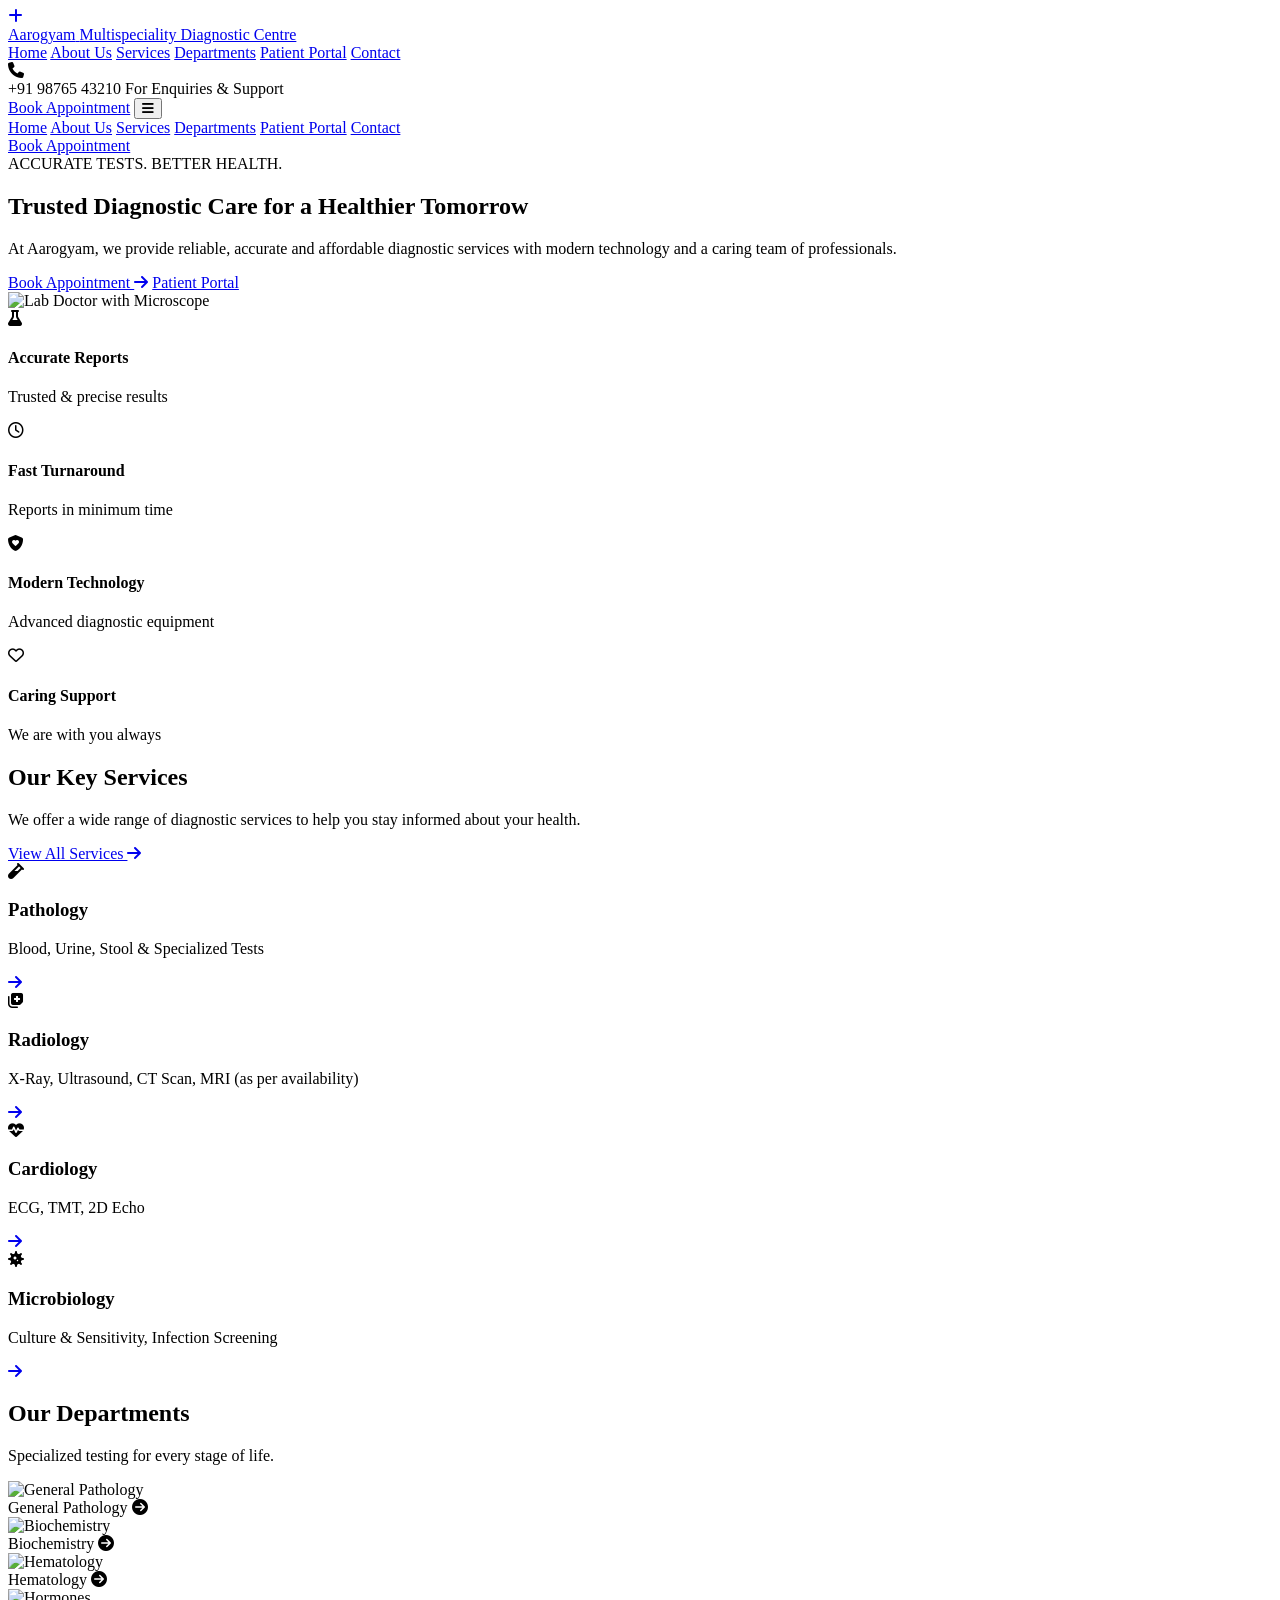
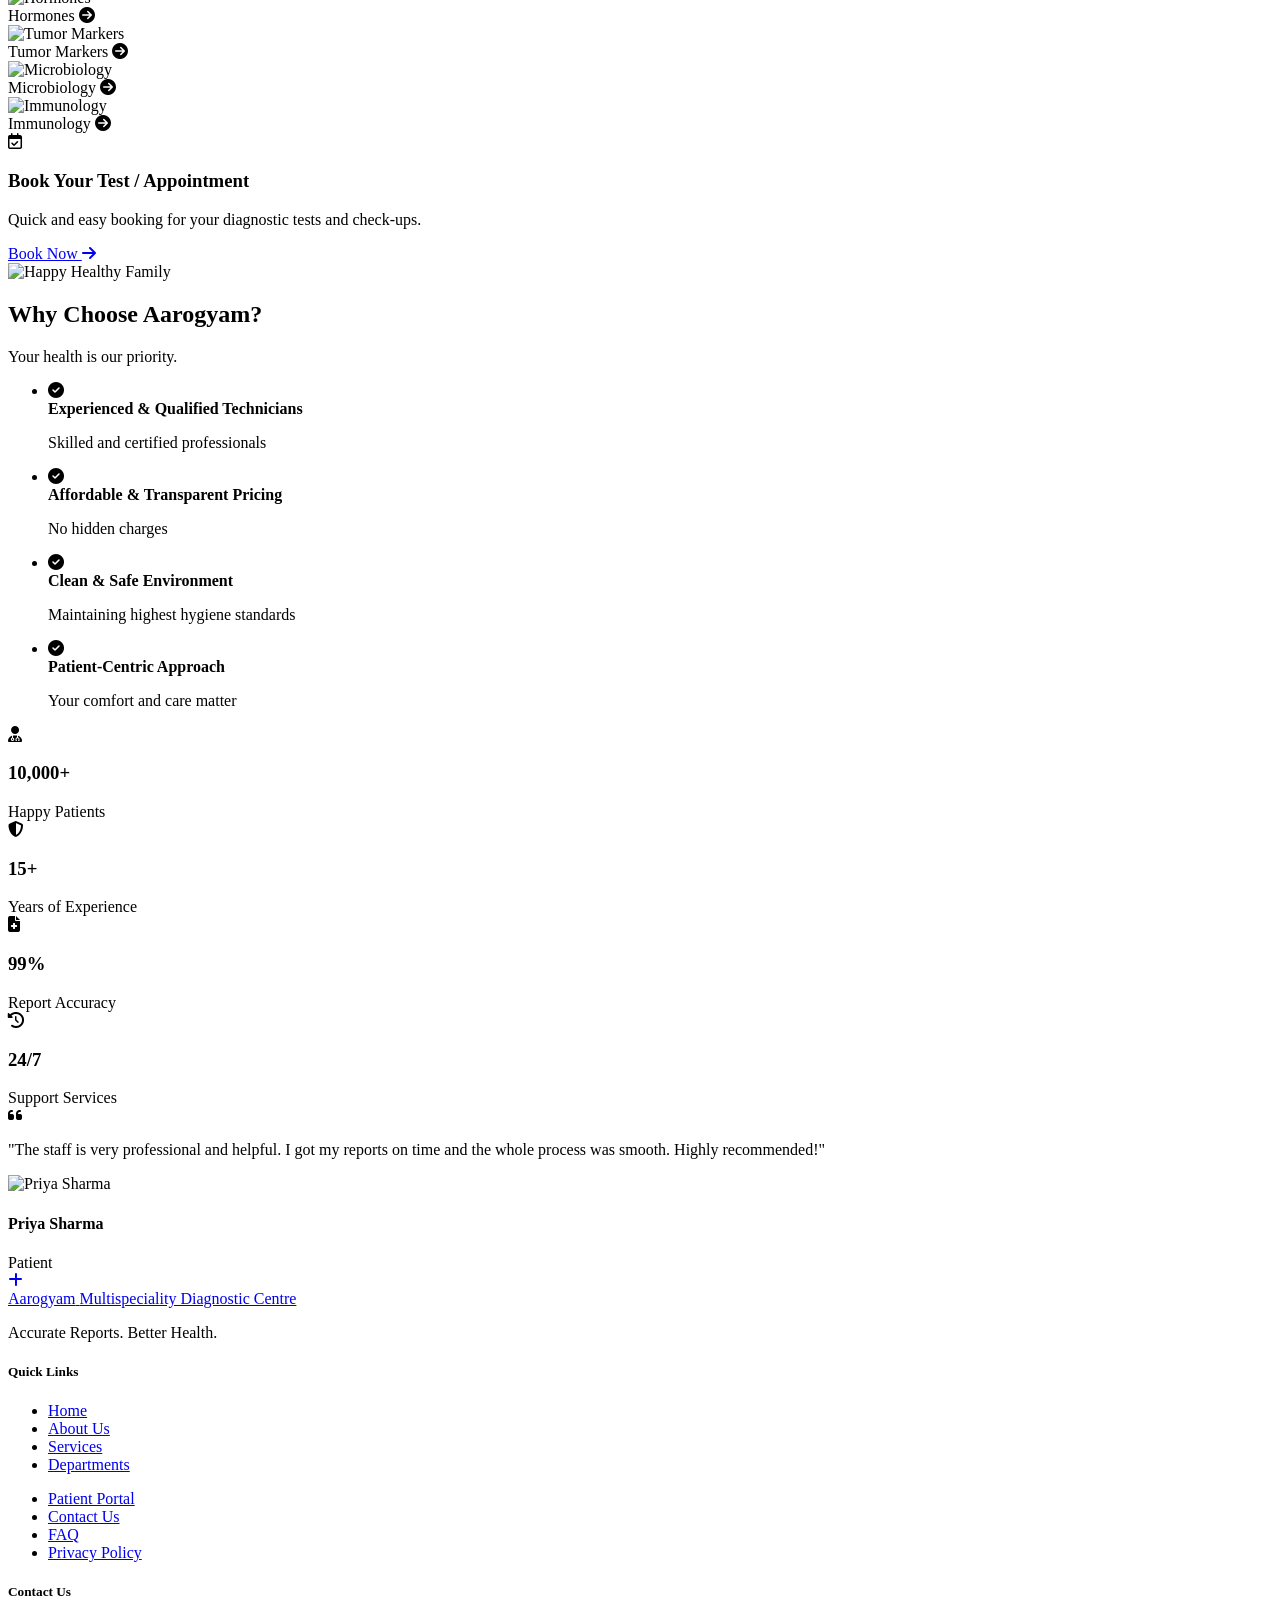
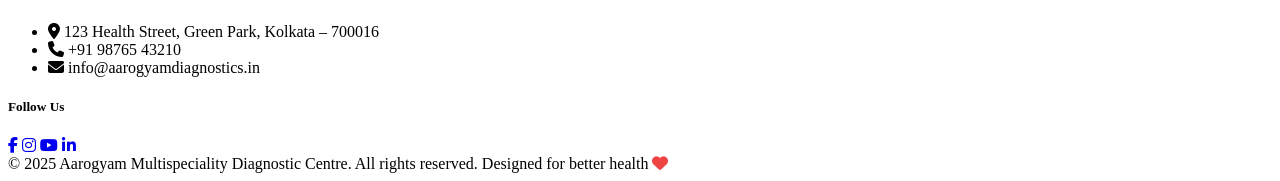
==== index.html @ 76536a81 "Create index.html" ====
<!DOCTYPE html>
<html lang="en">
<head>
  <meta charset="UTF-8" />
  <meta name="viewport" content="width=device-width, initial-scale=1.0" />
  <title>Aarogyam Multispeciality Diagnostic Centre</title>
  <!-- Google Fonts & Font Awesome Icons -->
  <link rel="preconnect" href="https://fonts.googleapis.com">
  <link rel="preconnect" href="https://fonts.gstatic.com" crossorigin>
  <link href="https://fonts.googleapis.com/css2?family=Plus+Jakarta+Sans:wght@400;500;600;700;800&display=swap" rel="stylesheet">
  <link rel="stylesheet" href="https://cdnjs.cloudflare.com/ajax/libs/font-awesome/6.4.0/css/all.min.css">
  <link rel="stylesheet" href="style.css" />
</head>
<body>

  <!-- ================= HEADER & NAV ================= -->
  <header class="site-header">
    <div class="container header-container">
      <!-- Logo -->
      <a href="#" class="logo">
        <div class="logo-icon"><i class="fa-solid fa-plus"></i></div>
        <div class="logo-text">
          <span class="brand-title">Aarogyam</span>
          <span class="brand-subtitle">Multispeciality Diagnostic Centre</span>
        </div>
      </a>

      <!-- Desktop Nav -->
      <nav class="nav-desktop">
        <a href="#home" class="nav-link active">Home</a>
        <a href="#about" class="nav-link">About Us</a>
        <a href="#services" class="nav-link">Services</a>
        <a href="#departments" class="nav-link">Departments</a>
        <a href="#portal" class="nav-link">Patient Portal</a>
        <a href="#contact" class="nav-link">Contact</a>
      </nav>

      <!-- Contact & Action CTA -->
      <div class="header-actions">
        <div class="phone-block">
          <div class="phone-icon"><i class="fa-solid fa-phone"></i></div>
          <div class="phone-details">
            <span class="phone-num">+91 98765 43210</span>
            <span class="phone-label">For Enquiries & Support</span>
          </div>
        </div>
        <a href="#book" class="btn btn-primary nav-btn">Book Appointment</a>
        <button class="mobile-toggle" id="menuToggle" aria-label="Toggle Navigation">
          <i class="fa-solid fa-bars"></i>
        </button>
      </div>
    </div>

    <!-- Mobile Drawer -->
    <div class="mobile-nav" id="mobileNav">
      <a href="#home" class="mobile-link">Home</a>
      <a href="#about" class="mobile-link">About Us</a>
      <a href="#services" class="mobile-link">Services</a>
      <a href="#departments" class="mobile-link">Departments</a>
      <a href="#portal" class="mobile-link">Patient Portal</a>
      <a href="#contact" class="mobile-link">Contact</a>
      <div class="mobile-nav-cta">
        <a href="#book" class="btn btn-primary" style="width:100%; text-align:center;">Book Appointment</a>
      </div>
    </div>
  </header>

  <main>
    <!-- ================= HERO SECTION ================= -->
    <section class="hero-section" id="home">
      <div class="container hero-container">
        <div class="hero-content">
          <span class="badge">ACCURATE TESTS. BETTER HEALTH.</span>
          <h1 class="hero-title">Trusted Diagnostic Care for a <span class="highlight">Healthier Tomorrow</span></h1>
          <p class="hero-desc">
            At Aarogyam, we provide reliable, accurate and affordable diagnostic services with modern technology and a caring team of professionals.
          </p>
          <div class="hero-actions">
            <a href="#book" class="btn btn-primary">Book Appointment <i class="fa-solid fa-arrow-right"></i></a>
            <a href="#portal" class="btn btn-outline">Patient Portal</a>
          </div>
        </div>
        <div class="hero-image-wrap">
          <img src="https://images.unsplash.com/photo-1582719478250-c89cae4dc85b?auto=format&fit=crop&w=1000&q=80" alt="Lab Doctor with Microscope" class="hero-img">
        </div>
      </div>
    </section>

    <!-- ================= VALUE PROPOSITION STRIP ================= -->
    <section class="container value-strip-section">
      <div class="value-strip">
        <div class="val-card">
          <div class="val-icon"><i class="fa-solid fa-flask"></i></div>
          <div>
            <h4>Accurate Reports</h4>
            <p>Trusted & precise results</p>
          </div>
        </div>
        <div class="val-card">
          <div class="val-icon"><i class="fa-regular fa-clock"></i></div>
          <div>
            <h4>Fast Turnaround</h4>
            <p>Reports in minimum time</p>
          </div>
        </div>
        <div class="val-card">
          <div class="val-icon"><i class="fa-solid fa-shield-heart"></i></div>
          <div>
            <h4>Modern Technology</h4>
            <p>Advanced diagnostic equipment</p>
          </div>
        </div>
        <div class="val-card">
          <div class="val-icon"><i class="fa-regular fa-heart"></i></div>
          <div>
            <h4>Caring Support</h4>
            <p>We are with you always</p>
          </div>
        </div>
      </div>
    </section>

    <!-- ================= KEY SERVICES ================= -->
    <section class="services-section" id="services">
      <div class="container services-grid">
        <div class="services-intro">
          <h2 class="section-title">Our Key Services</h2>
          <p class="section-sub">We offer a wide range of diagnostic services to help you stay informed about your health.</p>
          <a href="#" class="btn btn-outline-pill">View All Services <i class="fa-solid fa-arrow-right"></i></a>
        </div>

        <div class="service-cards">
          <!-- Card 1 -->
          <div class="service-card">
            <div class="card-icon-pill"><i class="fa-solid fa-vial"></i></div>
            <h3>Pathology</h3>
            <p>Blood, Urine, Stool & Specialized Tests</p>
            <a href="#" class="round-link"><i class="fa-solid fa-arrow-right"></i></a>
          </div>
          <!-- Card 2 -->
          <div class="service-card">
            <div class="card-icon-pill"><i class="fa-solid fa-notes-medical"></i></div>
            <h3>Radiology</h3>
            <p>X-Ray, Ultrasound, CT Scan, MRI (as per availability)</p>
            <a href="#" class="round-link"><i class="fa-solid fa-arrow-right"></i></a>
          </div>
          <!-- Card 3 -->
          <div class="service-card">
            <div class="card-icon-pill"><i class="fa-solid fa-heart-pulse"></i></div>
            <h3>Cardiology</h3>
            <p>ECG, TMT, 2D Echo</p>
            <a href="#" class="round-link"><i class="fa-solid fa-arrow-right"></i></a>
          </div>
          <!-- Card 4 -->
          <div class="service-card">
            <div class="card-icon-pill"><i class="fa-solid fa-virus"></i></div>
            <h3>Microbiology</h3>
            <p>Culture & Sensitivity, Infection Screening</p>
            <a href="#" class="round-link"><i class="fa-solid fa-arrow-right"></i></a>
          </div>
        </div>
      </div>
    </section>

    <!-- ================= DEPARTMENTS ================= -->
    <section class="departments-section" id="departments">
      <div class="container">
        <h2 class="section-title">Our Departments</h2>
        <p class="section-sub">Specialized testing for every stage of life.</p>

        <div class="dept-carousel">
          <!-- Item 1 -->
          <div class="dept-card">
            <img src="https://images.unsplash.com/photo-1615461066841-6116e61058f4?auto=format&fit=crop&w=400&q=80" alt="General Pathology" />
            <div class="dept-footer">
              <span>General Pathology</span>
              <i class="fa-solid fa-circle-arrow-right"></i>
            </div>
          </div>
          <!-- Item 2 -->
          <div class="dept-card">
            <img src="https://images.unsplash.com/photo-1579154204601-01588f351e67?auto=format&fit=crop&w=400&q=80" alt="Biochemistry" />
            <div class="dept-footer">
              <span>Biochemistry</span>
              <i class="fa-solid fa-circle-arrow-right"></i>
            </div>
          </div>
          <!-- Item 3 -->
          <div class="dept-card">
            <img src="https://images.unsplash.com/photo-1532187863486-abf9dbad1b69?auto=format&fit=crop&w=400&q=80" alt="Hematology" />
            <div class="dept-footer">
              <span>Hematology</span>
              <i class="fa-solid fa-circle-arrow-right"></i>
            </div>
          </div>
          <!-- Item 4 -->
          <div class="dept-card">
            <img src="https://images.unsplash.com/photo-1607613009820-a29f7bb81c04?auto=format&fit=crop&w=400&q=80" alt="Hormones" />
            <div class="dept-footer">
              <span>Hormones</span>
              <i class="fa-solid fa-circle-arrow-right"></i>
            </div>
          </div>
          <!-- Item 5 -->
          <div class="dept-card">
            <img src="https://images.unsplash.com/photo-1516549655169-df83a0774514?auto=format&fit=crop&w=400&q=80" alt="Tumor Markers" />
            <div class="dept-footer">
              <span>Tumor Markers</span>
              <i class="fa-solid fa-circle-arrow-right"></i>
            </div>
          </div>
          <!-- Item 6 -->
          <div class="dept-card">
            <img src="https://images.unsplash.com/photo-1582719508461-905c673771fd?auto=format&fit=crop&w=400&q=80" alt="Microbiology" />
            <div class="dept-footer">
              <span>Microbiology</span>
              <i class="fa-solid fa-circle-arrow-right"></i>
            </div>
          </div>
          <!-- Item 7 -->
          <div class="dept-card">
            <img src="https://images.unsplash.com/photo-1579684385127-1ef15d508118?auto=format&fit=crop&w=400&q=80" alt="Immunology" />
            <div class="dept-footer">
              <span>Immunology</span>
              <i class="fa-solid fa-circle-arrow-right"></i>
            </div>
          </div>
        </div>
      </div>
    </section>

    <!-- ================= BOOK NOW CTA BANNER ================= -->
    <section class="container cta-section" id="book">
      <div class="cta-banner">
        <div class="cta-content">
          <div class="cta-icon"><i class="fa-regular fa-calendar-check"></i></div>
          <div class="cta-texts">
            <h3>Book Your Test / Appointment</h3>
            <p>Quick and easy booking for your diagnostic tests and check-ups.</p>
          </div>
        </div>
        <a href="#" class="btn btn-primary cta-btn">Book Now <i class="fa-solid fa-arrow-right"></i></a>
      </div>
    </section>

    <!-- ================= WHY CHOOSE US & TESTIMONIAL ================= -->
    <section class="why-us-section" id="about">
      <div class="container why-grid">
        <!-- Family Image -->
        <div class="why-img-box">
          <img src="https://images.unsplash.com/photo-1609220136736-443140cffec6?auto=format&fit=crop&w=800&q=80" alt="Happy Healthy Family" />
        </div>

        <!-- Features Checklist -->
        <div class="why-info">
          <h2 class="section-title">Why Choose Aarogyam?</h2>
          <p class="section-sub mb-4">Your health is our priority.</p>

          <ul class="feature-list">
            <li>
              <div class="feat-icon"><i class="fa-solid fa-circle-check"></i></div>
              <div>
                <strong>Experienced & Qualified Technicians</strong>
                <p>Skilled and certified professionals</p>
              </div>
            </li>
            <li>
              <div class="feat-icon"><i class="fa-solid fa-circle-check"></i></div>
              <div>
                <strong>Affordable & Transparent Pricing</strong>
                <p>No hidden charges</p>
              </div>
            </li>
            <li>
              <div class="feat-icon"><i class="fa-solid fa-circle-check"></i></div>
              <div>
                <strong>Clean & Safe Environment</strong>
                <p>Maintaining highest hygiene standards</p>
              </div>
            </li>
            <li>
              <div class="feat-icon"><i class="fa-solid fa-circle-check"></i></div>
              <div>
                <strong>Patient-Centric Approach</strong>
                <p>Your comfort and care matter</p>
              </div>
            </li>
          </ul>
        </div>

        <!-- Stats Column -->
        <div class="stats-col">
          <div class="stat-item">
            <div class="stat-icon"><i class="fa-solid fa-user-doctor"></i></div>
            <div>
              <h3>10,000+</h3>
              <span>Happy Patients</span>
            </div>
          </div>
          <div class="stat-item">
            <div class="stat-icon"><i class="fa-solid fa-shield-halved"></i></div>
            <div>
              <h3>15+</h3>
              <span>Years of Experience</span>
            </div>
          </div>
          <div class="stat-item">
            <div class="stat-icon"><i class="fa-solid fa-file-medical"></i></div>
            <div>
              <h3>99%</h3>
              <span>Report Accuracy</span>
            </div>
          </div>
          <div class="stat-item">
            <div class="stat-icon"><i class="fa-solid fa-clock-rotate-left"></i></div>
            <div>
              <h3>24/7</h3>
              <span>Support Services</span>
            </div>
          </div>
        </div>

        <!-- Testimonial Card -->
        <div class="testimonial-card">
          <div class="quote-mark"><i class="fa-solid fa-quote-left"></i></div>
          <p class="quote-text">
            "The staff is very professional and helpful. I got my reports on time and the whole process was smooth. Highly recommended!"
          </p>
          <div class="testi-author">
            <img src="https://images.unsplash.com/photo-1544005313-94ddf0286df2?auto=format&fit=crop&w=150&q=80" alt="Priya Sharma" />
            <div>
              <h4>Priya Sharma</h4>
              <span>Patient</span>
            </div>
          </div>
          <div class="testi-dots">
            <span class="dot active"></span>
            <span class="dot"></span>
            <span class="dot"></span>
          </div>
        </div>
      </div>
    </section>
  </main>

  <!-- ================= FOOTER ================= -->
  <footer class="site-footer" id="contact">
    <div class="container footer-grid">
      <!-- Col 1: Brand Info -->
      <div class="footer-col brand-col">
        <a href="#" class="logo footer-logo">
          <div class="logo-icon white"><i class="fa-solid fa-plus"></i></div>
          <div class="logo-text white">
            <span class="brand-title">Aarogyam</span>
            <span class="brand-subtitle">Multispeciality Diagnostic Centre</span>
          </div>
        </a>
        <p class="footer-tagline">Accurate Reports. Better Health.</p>
      </div>

      <!-- Col 2: Quick Links -->
      <div class="footer-col">
        <h5>Quick Links</h5>
        <div class="footer-links-duo">
          <ul>
            <li><a href="#home">Home</a></li>
            <li><a href="#about">About Us</a></li>
            <li><a href="#services">Services</a></li>
            <li><a href="#departments">Departments</a></li>
          </ul>
          <ul>
            <li><a href="#portal">Patient Portal</a></li>
            <li><a href="#contact">Contact Us</a></li>
            <li><a href="#">FAQ</a></li>
            <li><a href="#">Privacy Policy</a></li>
          </ul>
        </div>
      </div>

      <!-- Col 3: Contact Details -->
      <div class="footer-col">
        <h5>Contact Us</h5>
        <ul class="contact-details">
          <li><i class="fa-solid fa-location-dot"></i> 123 Health Street, Green Park, Kolkata – 700016</li>
          <li><i class="fa-solid fa-phone"></i> +91 98765 43210</li>
          <li><i class="fa-solid fa-envelope"></i> info@aarogyamdiagnostics.in</li>
        </ul>
      </div>

      <!-- Col 4: Social Media -->
      <div class="footer-col">
        <h5>Follow Us</h5>
        <div class="social-links">
          <a href="#" aria-label="Facebook"><i class="fa-brands fa-facebook-f"></i></a>
          <a href="#" aria-label="Instagram"><i class="fa-brands fa-instagram"></i></a>
          <a href="#" aria-label="YouTube"><i class="fa-brands fa-youtube"></i></a>
          <a href="#" aria-label="LinkedIn"><i class="fa-brands fa-linkedin-in"></i></a>
        </div>
      </div>
    </div>

    <!-- Bottom sub-bar -->
    <div class="container footer-subbar">
      <span>© 2025 Aarogyam Multispeciality Diagnostic Centre. All rights reserved.</span>
      <span>Designed for better health <i class="fa-solid fa-heart" style="color:#ef4444;"></i></span>
    </div>
  </footer>

  <script src="app.js"></script>
</body>
</html>
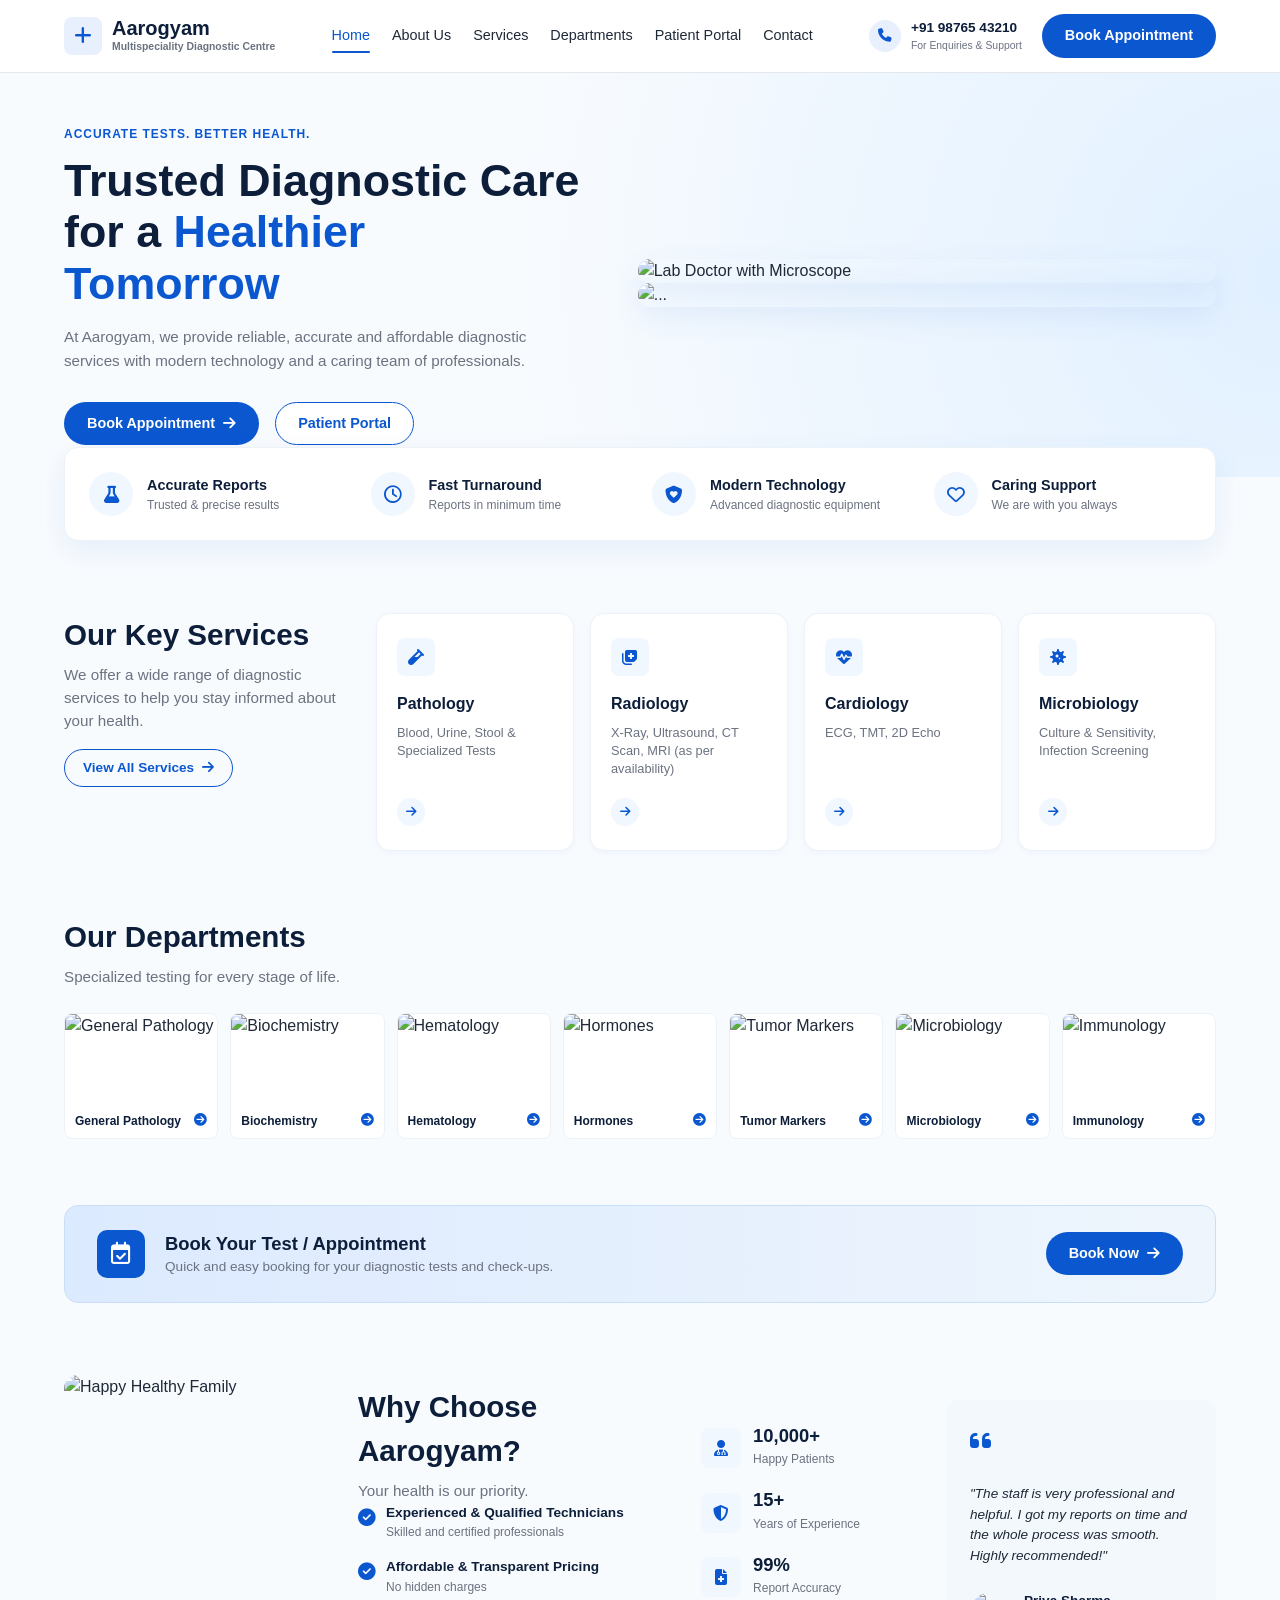
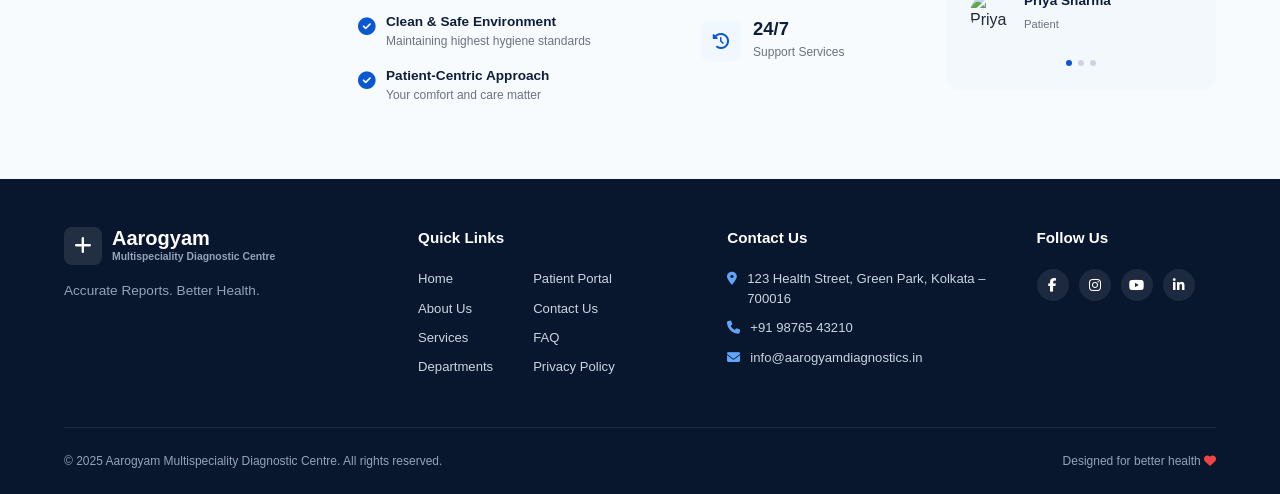
==== commit 49e6431f: "Update index.html" ====
--- a/index.html
+++ b/index.html
@@ -82,6 +82,14 @@
         </div>
         <div class="hero-image-wrap">
           <img src="https://images.unsplash.com/photo-1582719478250-c89cae4dc85b?auto=format&fit=crop&w=1000&q=80" alt="Lab Doctor with Microscope" class="hero-img">
+      <div class="hero-image-wrap">
+  <img src="..." alt="..." class="hero-img">
+  <!-- Place Health Card here -->
+  <div class="health-card floating-hero-card">
+    <!-- Card inner code -->
+  </div>
+      </div>
+          
         </div>
       </div>
     </section>
--- a/style.css
+++ b/style.css
@@ -0,0 +1,858 @@
+/* ================= VARIABLES & RESET ================= */
+:root {
+  --primary-blue: #0b57d0;
+  --primary-dark: #0842a0;
+  --secondary-cyan: #00bcd4;
+  --accent-blue: #e8f0fe;
+  --dark-navy: #0d1e3a;
+  --footer-bg: #09172e;
+  --text-main: #1f2937;
+  --text-muted: #6b7280;
+  --bg-soft: #f8fbfe;
+  --white: #ffffff;
+  --border-color: #e5e7eb;
+  --card-border: #edf2f7;
+  --radius-sm: 8px;
+  --radius-md: 14px;
+  --radius-lg: 24px;
+  --shadow-sm: 0 2px 8px rgba(11, 87, 208, 0.04);
+  --shadow-md: 0 10px 30px rgba(11, 87, 208, 0.08);
+  --font-family: 'Plus Jakarta Sans', sans-serif;
+}
+
+* {
+  margin: 0;
+  padding: 0;
+  box-sizing: border-box;
+}
+
+body {
+  font-family: var(--font-family);
+  color: var(--text-main);
+  background-color: var(--bg-soft);
+  line-height: 1.5;
+  overflow-x: hidden;
+}
+
+img {
+  max-width: 100%;
+  display: block;
+  object-fit: cover;
+}
+
+a {
+  text-decoration: none;
+  color: inherit;
+  transition: 0.25s ease;
+}
+
+ul {
+  list-style: none;
+}
+
+.container {
+  width: 90%;
+  max-width: 1240px;
+  margin: 0 auto;
+}
+
+/* ================= TYPOGRAPHY & BUTTONS ================= */
+.section-title {
+  font-size: 1.85rem;
+  font-weight: 700;
+  color: var(--dark-navy);
+  margin-bottom: 0.4rem;
+}
+
+.section-sub {
+  color: var(--text-muted);
+  font-size: 0.95rem;
+}
+
+.btn {
+  display: inline-flex;
+  align-items: center;
+  gap: 8px;
+  padding: 10px 22px;
+  border-radius: 40px;
+  font-weight: 600;
+  font-size: 0.9rem;
+  cursor: pointer;
+  border: 1px solid transparent;
+  transition: all 0.25s ease;
+}
+
+.btn-primary {
+  background-color: var(--primary-blue);
+  color: var(--white);
+}
+
+.btn-primary:hover {
+  background-color: var(--primary-dark);
+}
+
+.btn-outline {
+  border-color: var(--primary-blue);
+  color: var(--primary-blue);
+  background-color: var(--white);
+}
+
+.btn-outline:hover {
+  background-color: var(--accent-blue);
+}
+
+.btn-outline-pill {
+  border: 1.5px solid var(--primary-blue);
+  color: var(--primary-blue);
+  padding: 8px 18px;
+  border-radius: 30px;
+  font-size: 0.85rem;
+  font-weight: 600;
+  display: inline-flex;
+  align-items: center;
+  gap: 8px;
+  margin-top: 1rem;
+}
+
+.btn-outline-pill:hover {
+  background: var(--primary-blue);
+  color: var(--white);
+}
+
+/* ================= HEADER ================= */
+.site-header {
+  background-color: var(--white);
+  border-bottom: 1px solid var(--border-color);
+  position: sticky;
+  top: 0;
+  z-index: 1000;
+}
+
+.header-container {
+  display: flex;
+  align-items: center;
+  justify-content: space-between;
+  padding: 14px 0;
+}
+
+.logo {
+  display: flex;
+  align-items: center;
+  gap: 10px;
+}
+
+.logo-icon {
+  width: 38px;
+  height: 38px;
+  background-color: var(--accent-blue);
+  color: var(--primary-blue);
+  display: flex;
+  align-items: center;
+  justify-content: center;
+  border-radius: 8px;
+  font-size: 1.2rem;
+}
+
+.logo-icon.white {
+  background-color: rgba(255, 255, 255, 0.1);
+  color: var(--white);
+}
+
+.brand-title {
+  display: block;
+  font-size: 1.25rem;
+  font-weight: 800;
+  color: var(--dark-navy);
+  line-height: 1.1;
+}
+
+.white .brand-title {
+  color: var(--white);
+}
+
+.brand-subtitle {
+  display: block;
+  font-size: 0.65rem;
+  font-weight: 600;
+  color: var(--text-muted);
+}
+
+.white .brand-subtitle {
+  color: #94a3b8;
+}
+
+.nav-desktop {
+  display: flex;
+  gap: 22px;
+}
+
+.nav-link {
+  font-size: 0.9rem;
+  font-weight: 500;
+  color: var(--text-main);
+  position: relative;
+}
+
+.nav-link.active, .nav-link:hover {
+  color: var(--primary-blue);
+}
+
+.nav-link.active::after {
+  content: '';
+  position: absolute;
+  bottom: -6px;
+  left: 0;
+  right: 0;
+  height: 2px;
+  background-color: var(--primary-blue);
+  border-radius: 2px;
+}
+
+.header-actions {
+  display: flex;
+  align-items: center;
+  gap: 20px;
+}
+
+.phone-block {
+  display: flex;
+  align-items: center;
+  gap: 10px;
+}
+
+.phone-icon {
+  width: 32px;
+  height: 32px;
+  border-radius: 50%;
+  background: var(--accent-blue);
+  color: var(--primary-blue);
+  display: flex;
+  align-items: center;
+  justify-content: center;
+  font-size: 0.85rem;
+}
+
+.phone-details {
+  display: flex;
+  flex-direction: column;
+}
+
+.phone-num {
+  font-weight: 700;
+  font-size: 0.85rem;
+  color: var(--dark-navy);
+}
+
+.phone-label {
+  font-size: 0.65rem;
+  color: var(--text-muted);
+}
+
+.mobile-toggle {
+  display: none;
+  background: none;
+  border: none;
+  font-size: 1.3rem;
+  cursor: pointer;
+  color: var(--dark-navy);
+}
+
+.mobile-nav {
+  display: none;
+  flex-direction: column;
+  padding: 1rem 1.5rem;
+  background: var(--white);
+  border-top: 1px solid var(--border-color);
+}
+
+.mobile-nav.open {
+  display: flex;
+}
+
+.mobile-link {
+  padding: 10px 0;
+  font-weight: 600;
+  border-bottom: 1px solid #f1f5f9;
+}
+
+.mobile-nav-cta {
+  padding-top: 1rem;
+}
+
+/* ================= HERO ================= */
+.hero-section {
+  padding: 3rem 0 2rem;
+  background: radial-gradient(circle at right center, #e1f0ff 0%, transparent 60%);
+}
+
+.hero-container {
+  display: flex;
+  align-items: center;
+  gap: 3rem;
+}
+
+.hero-content {
+  flex: 1;
+}
+
+.badge {
+  color: var(--primary-blue);
+  font-weight: 700;
+  font-size: 0.75rem;
+  letter-spacing: 0.08em;
+  display: inline-block;
+  margin-bottom: 0.75rem;
+}
+
+.hero-title {
+  font-size: 2.8rem;
+  font-weight: 800;
+  line-height: 1.15;
+  color: var(--dark-navy);
+  margin-bottom: 1rem;
+}
+
+.hero-title .highlight {
+  color: var(--primary-blue);
+}
+
+.hero-desc {
+  color: var(--text-muted);
+  font-size: 0.95rem;
+  max-width: 480px;
+  line-height: 1.6;
+  margin-bottom: 1.75rem;
+}
+
+.hero-actions {
+  display: flex;
+  gap: 1rem;
+}
+
+.hero-image-wrap {
+  flex: 1.1;
+}
+
+.hero-img {
+  width: 100%;
+  max-height: 420px;
+  border-radius: var(--radius-lg);
+  box-shadow: var(--shadow-md);
+}
+
+/* ================= VALUE STRIP ================= */
+.value-strip-section {
+  margin-top: -30px;
+  position: relative;
+  z-index: 10;
+}
+
+.value-strip {
+  background: var(--white);
+  border-radius: var(--radius-md);
+  padding: 1.5rem;
+  display: grid;
+  grid-template-columns: repeat(4, 1fr);
+  gap: 1.5rem;
+  box-shadow: var(--shadow-md);
+  border: 1px solid var(--card-border);
+}
+
+.val-card {
+  display: flex;
+  align-items: center;
+  gap: 14px;
+}
+
+.val-icon {
+  width: 44px;
+  height: 44px;
+  border-radius: 50%;
+  background: #f0f7ff;
+  color: var(--primary-blue);
+  display: flex;
+  align-items: center;
+  justify-content: center;
+  font-size: 1.1rem;
+}
+
+.val-card h4 {
+  font-size: 0.9rem;
+  font-weight: 700;
+  color: var(--dark-navy);
+}
+
+.val-card p {
+  font-size: 0.75rem;
+  color: var(--text-muted);
+}
+
+/* ================= SERVICES ================= */
+.services-section {
+  padding: 4.5rem 0 3rem;
+}
+
+.services-grid {
+  display: grid;
+  grid-template-columns: 280px 1fr;
+  gap: 2rem;
+  align-items: flex-start;
+}
+
+.service-cards {
+  display: grid;
+  grid-template-columns: repeat(4, 1fr);
+  gap: 1rem;
+}
+
+.service-card {
+  background: var(--white);
+  padding: 1.5rem 1.25rem;
+  border-radius: var(--radius-md);
+  border: 1px solid var(--card-border);
+  display: flex;
+  flex-direction: column;
+  box-shadow: var(--shadow-sm);
+  transition: transform 0.2s ease, box-shadow 0.2s ease;
+}
+
+.service-card:hover {
+  transform: translateY(-4px);
+  box-shadow: var(--shadow-md);
+}
+
+.card-icon-pill {
+  width: 38px;
+  height: 38px;
+  border-radius: 8px;
+  background: #f0f7ff;
+  color: var(--primary-blue);
+  display: flex;
+  align-items: center;
+  justify-content: center;
+  font-size: 1rem;
+  margin-bottom: 1rem;
+}
+
+.service-card h3 {
+  font-size: 1rem;
+  font-weight: 700;
+  color: var(--dark-navy);
+  margin-bottom: 0.5rem;
+}
+
+.service-card p {
+  font-size: 0.8rem;
+  color: var(--text-muted);
+  line-height: 1.4;
+  margin-bottom: 1.25rem;
+  flex-grow: 1;
+}
+
+.round-link {
+  width: 28px;
+  height: 28px;
+  border-radius: 50%;
+  background: #f0f7ff;
+  color: var(--primary-blue);
+  display: flex;
+  align-items: center;
+  justify-content: center;
+  font-size: 0.75rem;
+}
+
+/* ================= DEPARTMENTS ================= */
+.departments-section {
+  padding: 1rem 0 3.5rem;
+}
+
+.dept-carousel {
+  display: grid;
+  grid-template-columns: repeat(7, 1fr);
+  gap: 12px;
+  margin-top: 1.5rem;
+  overflow-x: auto;
+  padding-bottom: 10px;
+}
+
+.dept-card {
+  background: var(--white);
+  border-radius: var(--radius-sm);
+  overflow: hidden;
+  border: 1px solid var(--card-border);
+  min-width: 140px;
+}
+
+.dept-card img {
+  height: 90px;
+  width: 100%;
+}
+
+.dept-footer {
+  padding: 8px 10px;
+  display: flex;
+  align-items: center;
+  justify-content: space-between;
+  font-size: 0.75rem;
+  font-weight: 600;
+  color: var(--dark-navy);
+}
+
+.dept-footer i {
+  color: var(--primary-blue);
+  font-size: 0.8rem;
+}
+
+/* ================= CTA BANNER ================= */
+.cta-section {
+  margin-bottom: 3.5rem;
+}
+
+.cta-banner {
+  background: linear-gradient(90deg, #dceaff 0%, #eef5fc 100%);
+  border-radius: var(--radius-md);
+  padding: 1.5rem 2rem;
+  display: flex;
+  align-items: center;
+  justify-content: space-between;
+  border: 1px solid #c9dff7;
+}
+
+.cta-content {
+  display: flex;
+  align-items: center;
+  gap: 1.25rem;
+}
+
+.cta-icon {
+  width: 48px;
+  height: 48px;
+  background: var(--primary-blue);
+  color: var(--white);
+  border-radius: 10px;
+  display: flex;
+  align-items: center;
+  justify-content: center;
+  font-size: 1.4rem;
+}
+
+.cta-texts h3 {
+  font-size: 1.15rem;
+  font-weight: 700;
+  color: var(--dark-navy);
+}
+
+.cta-texts p {
+  font-size: 0.85rem;
+  color: var(--text-muted);
+}
+
+/* ================= WHY CHOOSE US ================= */
+.why-us-section {
+  padding: 1rem 0 4rem;
+}
+
+.why-grid {
+  display: grid;
+  grid-template-columns: 1.1fr 1.3fr 0.9fr 1.1fr;
+  gap: 1.5rem;
+  align-items: center;
+}
+
+.why-img-box img {
+  border-radius: var(--radius-md);
+  height: 340px;
+  width: 100%;
+}
+
+.feature-list {
+  display: flex;
+  flex-direction: column;
+  gap: 1rem;
+}
+
+.feature-list li {
+  display: flex;
+  align-items: flex-start;
+  gap: 10px;
+}
+
+.feat-icon {
+  color: var(--primary-blue);
+  font-size: 1.1rem;
+  margin-top: 2px;
+}
+
+.feature-list strong {
+  font-size: 0.85rem;
+  color: var(--dark-navy);
+  display: block;
+}
+
+.feature-list p {
+  font-size: 0.75rem;
+  color: var(--text-muted);
+}
+
+.stats-col {
+  display: flex;
+  flex-direction: column;
+  gap: 1.25rem;
+}
+
+.stat-item {
+  display: flex;
+  align-items: center;
+  gap: 12px;
+}
+
+.stat-icon {
+  width: 40px;
+  height: 40px;
+  border-radius: 8px;
+  background: #f0f7ff;
+  color: var(--primary-blue);
+  display: flex;
+  align-items: center;
+  justify-content: center;
+  font-size: 1rem;
+}
+
+.stat-item h3 {
+  font-size: 1.15rem;
+  font-weight: 800;
+  color: var(--dark-navy);
+  line-height: 1.1;
+}
+
+.stat-item span {
+  font-size: 0.75rem;
+  color: var(--text-muted);
+}
+
+.testimonial-card {
+  background: #f3f8fd;
+  border-radius: var(--radius-md);
+  padding: 1.5rem;
+  position: relative;
+  display: flex;
+  flex-direction: column;
+  justify-content: space-between;
+  height: 290px;
+}
+
+.quote-mark {
+  color: var(--primary-blue);
+  font-size: 1.5rem;
+}
+
+.quote-text {
+  font-size: 0.85rem;
+  font-style: italic;
+  color: var(--text-main);
+  line-height: 1.5;
+}
+
+.testi-author {
+  display: flex;
+  align-items: center;
+  gap: 12px;
+}
+
+.testi-author img {
+  width: 42px;
+  height: 42px;
+  border-radius: 50%;
+}
+
+.testi-author h4 {
+  font-size: 0.85rem;
+  color: var(--dark-navy);
+}
+
+.testi-author span {
+  font-size: 0.7rem;
+  color: var(--text-muted);
+}
+
+.testi-dots {
+  display: flex;
+  gap: 6px;
+  justify-content: center;
+}
+
+.dot {
+  width: 6px;
+  height: 6px;
+  border-radius: 50%;
+  background: #cbd5e1;
+}
+
+.dot.active {
+  background: var(--primary-blue);
+}
+
+/* ================= FOOTER ================= */
+.site-footer {
+  background-color: var(--footer-bg);
+  color: #cbd5e1;
+  padding: 3rem 0 1.5rem;
+}
+
+.footer-grid {
+  display: grid;
+  grid-template-columns: 1.4fr 1.2fr 1.2fr 0.8fr;
+  gap: 2.5rem;
+  margin-bottom: 2.5rem;
+}
+
+.footer-col h5 {
+  color: var(--white);
+  font-size: 0.95rem;
+  margin-bottom: 1.25rem;
+  font-weight: 700;
+}
+
+.footer-tagline {
+  margin-top: 1rem;
+  font-size: 0.85rem;
+  color: #94a3b8;
+}
+
+.footer-links-duo {
+  display: flex;
+  gap: 2.5rem;
+}
+
+.footer-links-duo ul li,
+.contact-details li {
+  margin-bottom: 0.6rem;
+  font-size: 0.82rem;
+}
+
+.footer-links-duo a:hover {
+  color: var(--white);
+  padding-left: 3px;
+}
+
+.contact-details li {
+  display: flex;
+  gap: 10px;
+  align-items: flex-start;
+  color: #cbd5e1;
+}
+
+.contact-details i {
+  color: #60a5fa;
+  margin-top: 3px;
+}
+
+.social-links {
+  display: flex;
+  gap: 10px;
+}
+
+.social-links a {
+  width: 32px;
+  height: 32px;
+  border-radius: 50%;
+  background: rgba(255, 255, 255, 0.08);
+  display: flex;
+  align-items: center;
+  justify-content: center;
+  color: var(--white);
+  font-size: 0.85rem;
+}
+
+.social-links a:hover {
+  background: var(--primary-blue);
+}
+
+.footer-subbar {
+  border-top: 1px solid rgba(255, 255, 255, 0.08);
+  padding-top: 1.5rem;
+  display: flex;
+  justify-content: space-between;
+  align-items: center;
+  font-size: 0.75rem;
+  color: #94a3b8;
+}
+
+/* ================= RESPONSIVE BREAKPOINTS ================= */
+
+/* Tablets & Small Laptops (< 1024px) */
+@media (max-width: 1024px) {
+  .hero-title {
+    font-size: 2.2rem;
+  }
+  .services-grid {
+    grid-template-columns: 1fr;
+  }
+  .service-cards {
+    grid-template-columns: repeat(2, 1fr);
+  }
+  .why-grid {
+    grid-template-columns: 1fr 1fr;
+  }
+  .footer-grid {
+    grid-template-columns: repeat(2, 1fr);
+  }
+}
+
+/* Mobile Devices (< 768px) */
+@media (max-width: 768px) {
+  .nav-desktop, .phone-block, .nav-btn {
+    display: none;
+  }
+  
+  .mobile-toggle {
+    display: block;
+  }
+
+  .hero-container {
+    flex-direction: column-reverse;
+    gap: 1.5rem;
+  }
+
+  .hero-title {
+    font-size: 1.85rem;
+  }
+
+  .hero-actions {
+    flex-direction: column;
+  }
+
+  .value-strip {
+    grid-template-columns: 1fr;
+    gap: 1rem;
+  }
+
+  .service-cards {
+    grid-template-columns: 1fr;
+  }
+
+  .cta-banner {
+    flex-direction: column;
+    text-align: center;
+    gap: 1rem;
+  }
+
+  .cta-content {
+    flex-direction: column;
+  }
+
+  .why-grid {
+    grid-template-columns: 1fr;
+  }
+
+  .footer-grid {
+    grid-template-columns: 1fr;
+    gap: 1.75rem;
+  }
+
+  .footer-subbar {
+    flex-direction: column;
+    gap: 0.5rem;
+    text-align: center;
+  }
+}
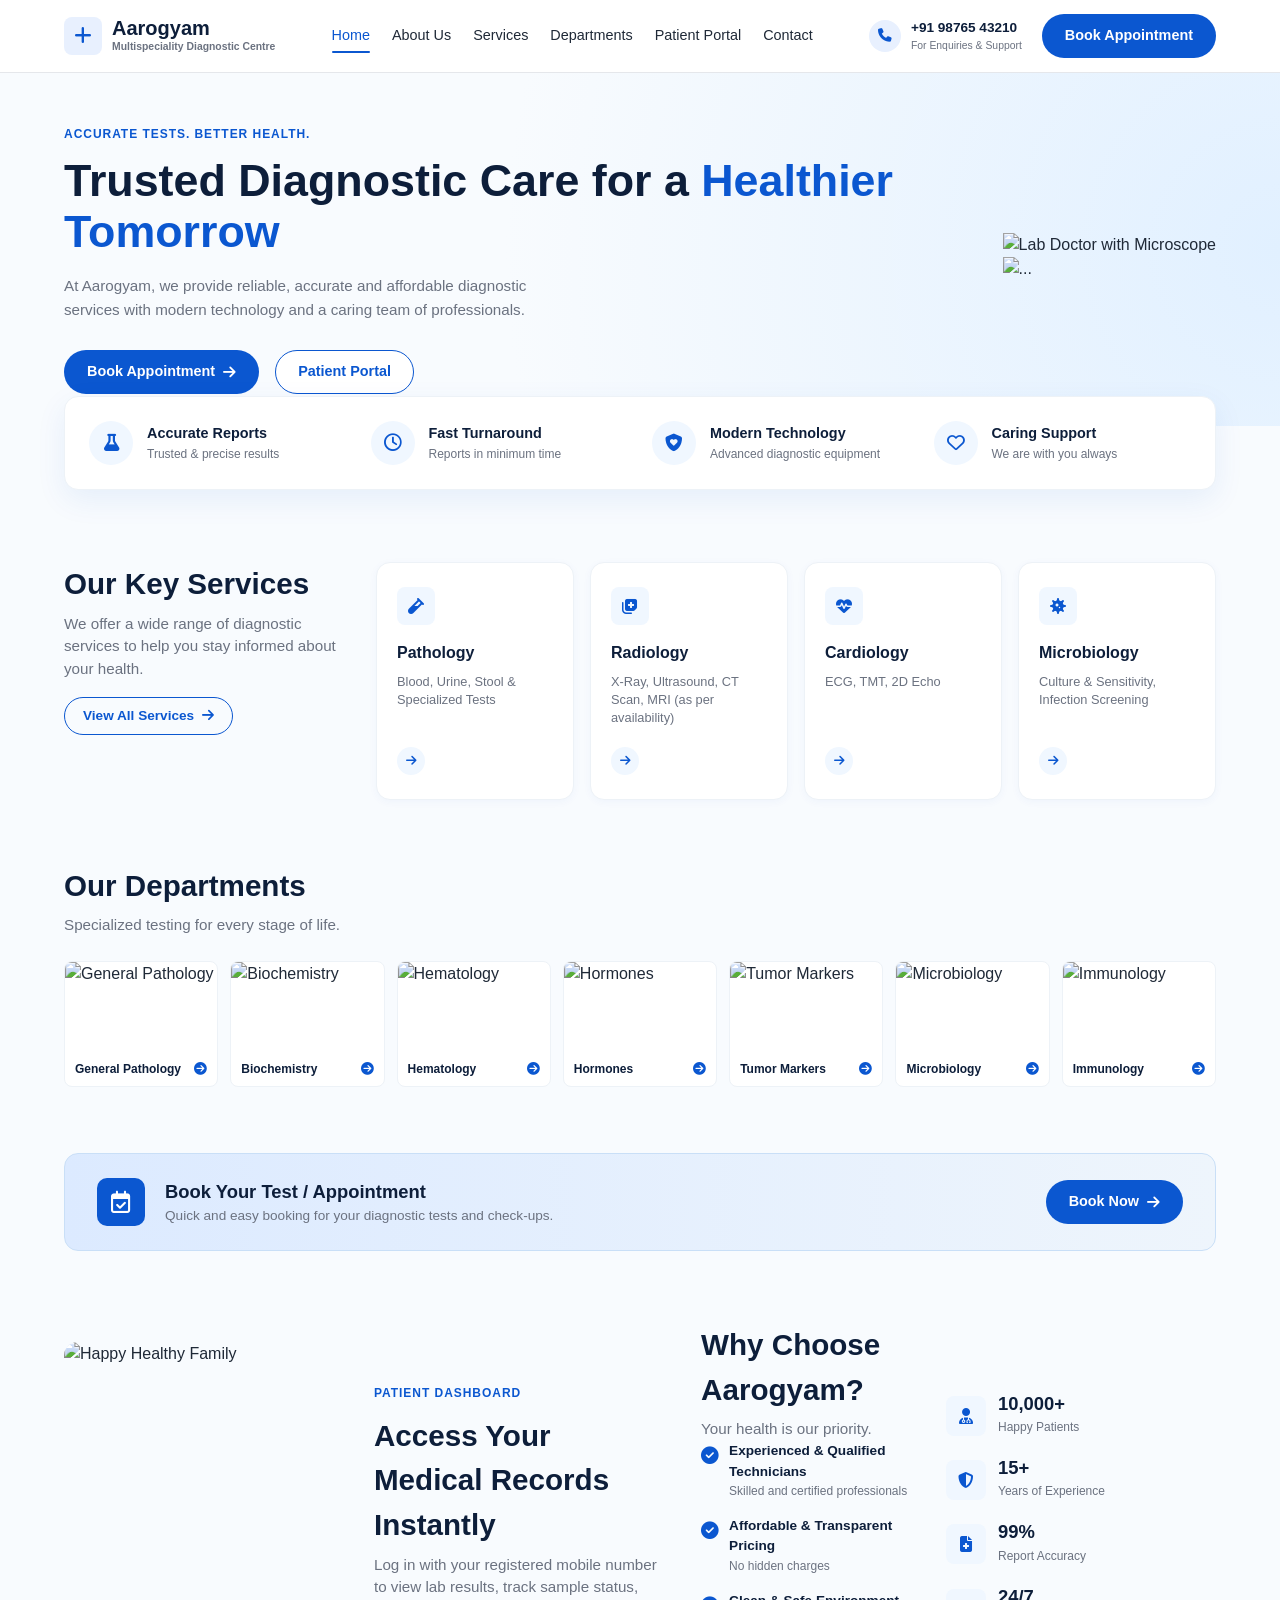
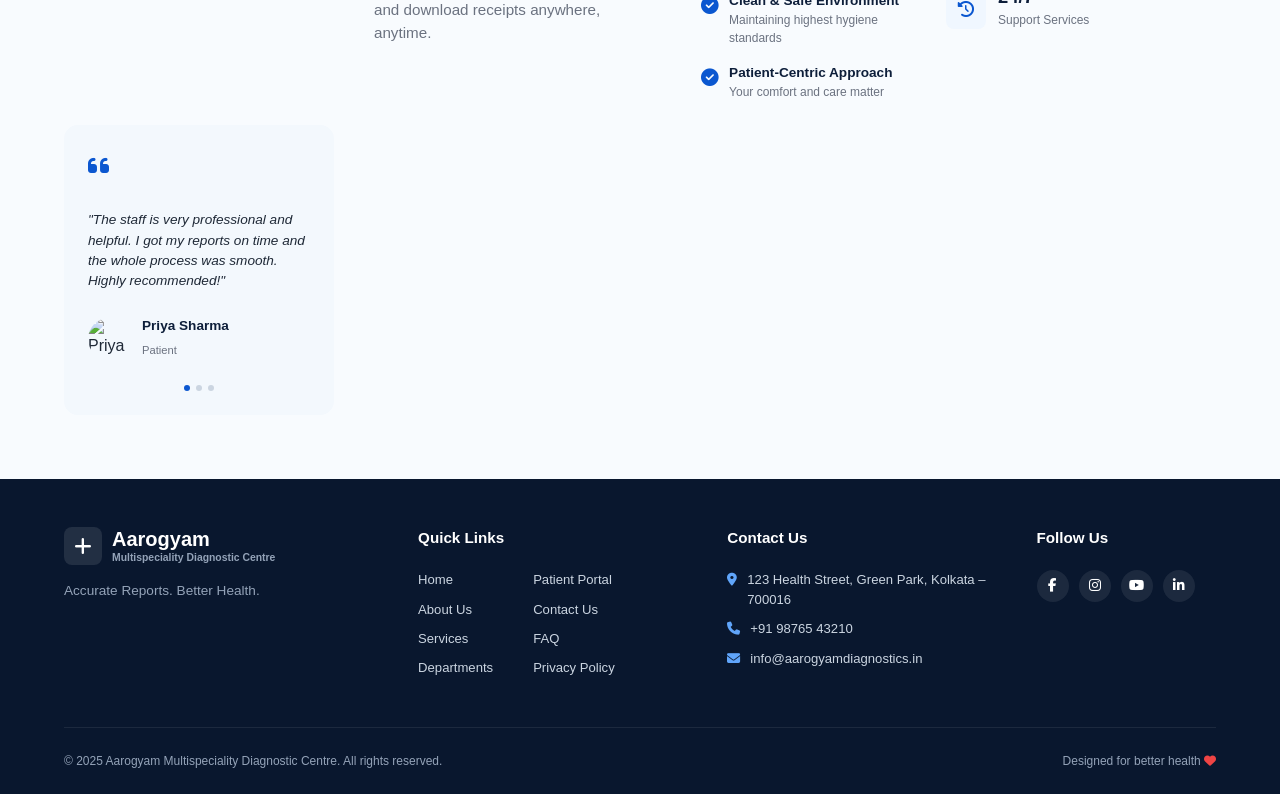
==== commit 2561eae7: "Update index.html" ====
--- a/index.html
+++ b/index.html
@@ -126,6 +126,7 @@
           </div>
         </div>
       </div>
+      
     </section>
 
     <!-- ================= KEY SERVICES ================= -->
@@ -258,7 +259,23 @@
         <div class="why-img-box">
           <img src="https://images.unsplash.com/photo-1609220136736-443140cffec6?auto=format&fit=crop&w=800&q=80" alt="Happy Healthy Family" />
         </div>
-
+<section class="portal-preview-section">
+  <div class="container portal-preview-grid">
+    <div class="portal-preview-text">
+      <span class="badge">PATIENT DASHBOARD</span>
+      <h2 class="section-title">Access Your Medical Records Instantly</h2>
+      <p class="section-sub">
+        Log in with your registered mobile number to view lab results, track sample status, and download receipts anywhere, anytime.
+      </p>
+    </div>
+
+    <!-- Insert Health Card Here -->
+    <div class="health-card">
+      <!-- Card inner code -->
+    </div>
+  </div>
+</section>
+        
         <!-- Features Checklist -->
         <div class="why-info">
           <h2 class="section-title">Why Choose Aarogyam?</h2>
--- a/style.css
+++ b/style.css
@@ -330,7 +330,21 @@
 }
 
 .hero-image-wrap {
-  flex: 1.1;
+  position: relative;
+}
+.floating-hero-card {
+  position: absolute;
+  bottom: -20px;
+  left: -20px;
+  box-shadow: 0 12px 32px rgba(11, 87, 208, 0.15);
+}
+@media (max-width: 900px) {
+  .floating-hero-card {
+    position: static;
+    margin: 1.5rem auto 0;
+  }
+}
+
 }
 
 .hero-img {
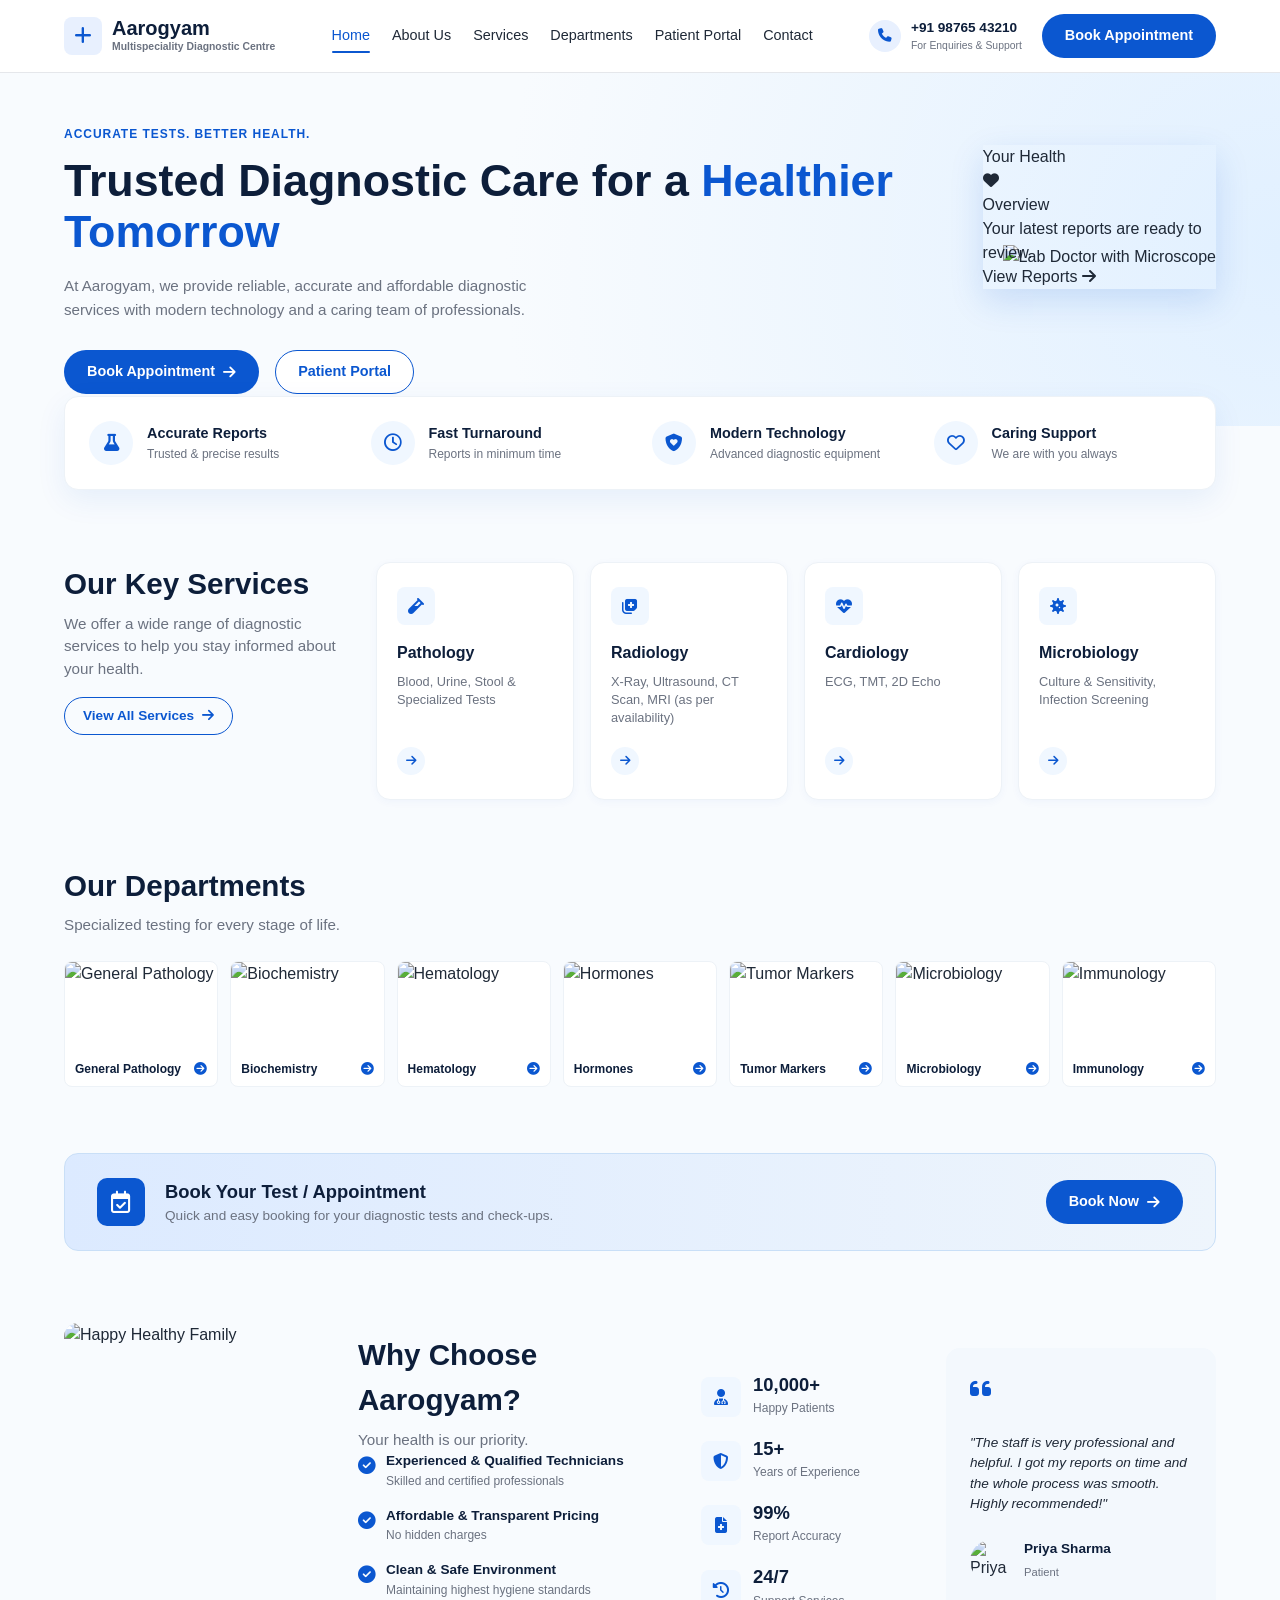
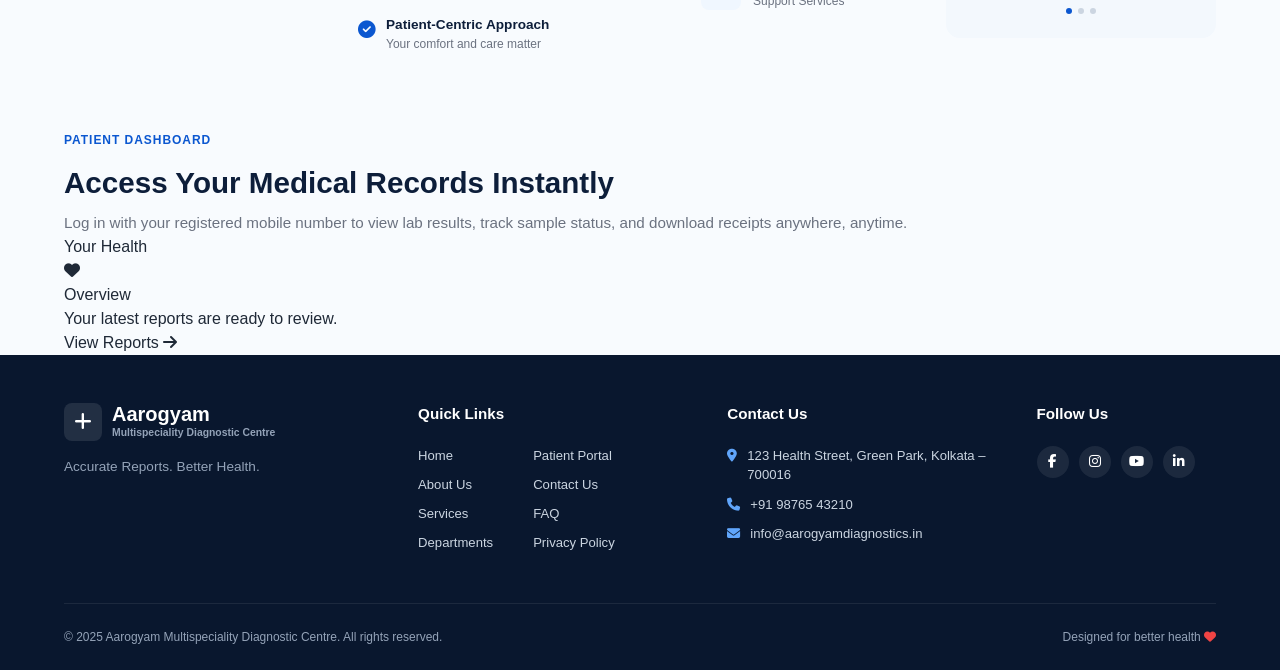
==== commit 6355559b: "Update index.html" ====
--- a/index.html
+++ b/index.html
@@ -80,16 +80,22 @@
             <a href="#portal" class="btn btn-outline">Patient Portal</a>
           </div>
         </div>
+        
+        <!-- Corrected Hero Image Wrap with Floating Health Card -->
         <div class="hero-image-wrap">
           <img src="https://images.unsplash.com/photo-1582719478250-c89cae4dc85b?auto=format&fit=crop&w=1000&q=80" alt="Lab Doctor with Microscope" class="hero-img">
-      <div class="hero-image-wrap">
-  <img src="..." alt="..." class="hero-img">
-  <!-- Place Health Card here -->
-  <div class="health-card floating-hero-card">
-    <!-- Card inner code -->
-  </div>
-      </div>
           
+          <div class="health-card floating-hero-card">
+            <span class="health-card-title">Your Health</span>
+            <div class="overview-box">
+              <div class="overview-icon"><i class="fa-solid fa-heart"></i></div>
+              <span class="overview-label">Overview</span>
+            </div>
+            <p class="health-card-desc">Your latest reports are ready to review.</p>
+            <div class="health-card-action">
+              <a href="#portal" class="view-reports-link">View Reports <i class="fa-solid fa-arrow-right"></i></a>
+            </div>
+          </div>
         </div>
       </div>
     </section>
@@ -126,7 +132,6 @@
           </div>
         </div>
       </div>
-      
     </section>
 
     <!-- ================= KEY SERVICES ================= -->
@@ -178,7 +183,6 @@
         <p class="section-sub">Specialized testing for every stage of life.</p>
 
         <div class="dept-carousel">
-          <!-- Item 1 -->
           <div class="dept-card">
             <img src="https://images.unsplash.com/photo-1615461066841-6116e61058f4?auto=format&fit=crop&w=400&q=80" alt="General Pathology" />
             <div class="dept-footer">
@@ -186,7 +190,6 @@
               <i class="fa-solid fa-circle-arrow-right"></i>
             </div>
           </div>
-          <!-- Item 2 -->
           <div class="dept-card">
             <img src="https://images.unsplash.com/photo-1579154204601-01588f351e67?auto=format&fit=crop&w=400&q=80" alt="Biochemistry" />
             <div class="dept-footer">
@@ -194,7 +197,6 @@
               <i class="fa-solid fa-circle-arrow-right"></i>
             </div>
           </div>
-          <!-- Item 3 -->
           <div class="dept-card">
             <img src="https://images.unsplash.com/photo-1532187863486-abf9dbad1b69?auto=format&fit=crop&w=400&q=80" alt="Hematology" />
             <div class="dept-footer">
@@ -202,7 +204,6 @@
               <i class="fa-solid fa-circle-arrow-right"></i>
             </div>
           </div>
-          <!-- Item 4 -->
           <div class="dept-card">
             <img src="https://images.unsplash.com/photo-1607613009820-a29f7bb81c04?auto=format&fit=crop&w=400&q=80" alt="Hormones" />
             <div class="dept-footer">
@@ -210,7 +211,6 @@
               <i class="fa-solid fa-circle-arrow-right"></i>
             </div>
           </div>
-          <!-- Item 5 -->
           <div class="dept-card">
             <img src="https://images.unsplash.com/photo-1516549655169-df83a0774514?auto=format&fit=crop&w=400&q=80" alt="Tumor Markers" />
             <div class="dept-footer">
@@ -218,7 +218,6 @@
               <i class="fa-solid fa-circle-arrow-right"></i>
             </div>
           </div>
-          <!-- Item 6 -->
           <div class="dept-card">
             <img src="https://images.unsplash.com/photo-1582719508461-905c673771fd?auto=format&fit=crop&w=400&q=80" alt="Microbiology" />
             <div class="dept-footer">
@@ -226,7 +225,6 @@
               <i class="fa-solid fa-circle-arrow-right"></i>
             </div>
           </div>
-          <!-- Item 7 -->
           <div class="dept-card">
             <img src="https://images.unsplash.com/photo-1579684385127-1ef15d508118?auto=format&fit=crop&w=400&q=80" alt="Immunology" />
             <div class="dept-footer">
@@ -252,29 +250,13 @@
       </div>
     </section>
 
-    <!-- ================= WHY CHOOSE US & TESTIMONIAL ================= -->
+    <!-- ================= WHY CHOOSE US ================= -->
     <section class="why-us-section" id="about">
       <div class="container why-grid">
         <!-- Family Image -->
         <div class="why-img-box">
           <img src="https://images.unsplash.com/photo-1609220136736-443140cffec6?auto=format&fit=crop&w=800&q=80" alt="Happy Healthy Family" />
         </div>
-<section class="portal-preview-section">
-  <div class="container portal-preview-grid">
-    <div class="portal-preview-text">
-      <span class="badge">PATIENT DASHBOARD</span>
-      <h2 class="section-title">Access Your Medical Records Instantly</h2>
-      <p class="section-sub">
-        Log in with your registered mobile number to view lab results, track sample status, and download receipts anywhere, anytime.
-      </p>
-    </div>
-
-    <!-- Insert Health Card Here -->
-    <div class="health-card">
-      <!-- Card inner code -->
-    </div>
-  </div>
-</section>
         
         <!-- Features Checklist -->
         <div class="why-info">
@@ -366,12 +348,36 @@
         </div>
       </div>
     </section>
+
+    <!-- ================= DEDICATED PATIENT PORTAL PREVIEW ================= -->
+    <section class="portal-preview-section" id="portal">
+      <div class="container portal-preview-grid">
+        <div class="portal-preview-text">
+          <span class="badge">PATIENT DASHBOARD</span>
+          <h2 class="section-title">Access Your Medical Records Instantly</h2>
+          <p class="section-sub">
+            Log in with your registered mobile number to view lab results, track sample status, and download receipts anywhere, anytime.
+          </p>
+        </div>
+
+        <div class="health-card">
+          <span class="health-card-title">Your Health</span>
+          <div class="overview-box">
+            <div class="overview-icon"><i class="fa-solid fa-heart"></i></div>
+            <span class="overview-label">Overview</span>
+          </div>
+          <p class="health-card-desc">Your latest reports are ready to review.</p>
+          <div class="health-card-action">
+            <a href="#" class="view-reports-link">View Reports <i class="fa-solid fa-arrow-right"></i></a>
+          </div>
+        </div>
+      </div>
+    </section>
   </main>
 
   <!-- ================= FOOTER ================= -->
   <footer class="site-footer" id="contact">
     <div class="container footer-grid">
-      <!-- Col 1: Brand Info -->
       <div class="footer-col brand-col">
         <a href="#" class="logo footer-logo">
           <div class="logo-icon white"><i class="fa-solid fa-plus"></i></div>
@@ -383,7 +389,6 @@
         <p class="footer-tagline">Accurate Reports. Better Health.</p>
       </div>
 
-      <!-- Col 2: Quick Links -->
       <div class="footer-col">
         <h5>Quick Links</h5>
         <div class="footer-links-duo">
@@ -402,7 +407,6 @@
         </div>
       </div>
 
-      <!-- Col 3: Contact Details -->
       <div class="footer-col">
         <h5>Contact Us</h5>
         <ul class="contact-details">
@@ -412,7 +416,6 @@
         </ul>
       </div>
 
-      <!-- Col 4: Social Media -->
       <div class="footer-col">
         <h5>Follow Us</h5>
         <div class="social-links">
@@ -424,7 +427,6 @@
       </div>
     </div>
 
-    <!-- Bottom sub-bar -->
     <div class="container footer-subbar">
       <span>© 2025 Aarogyam Multispeciality Diagnostic Centre. All rights reserved.</span>
       <span>Designed for better health <i class="fa-solid fa-heart" style="color:#ef4444;"></i></span>
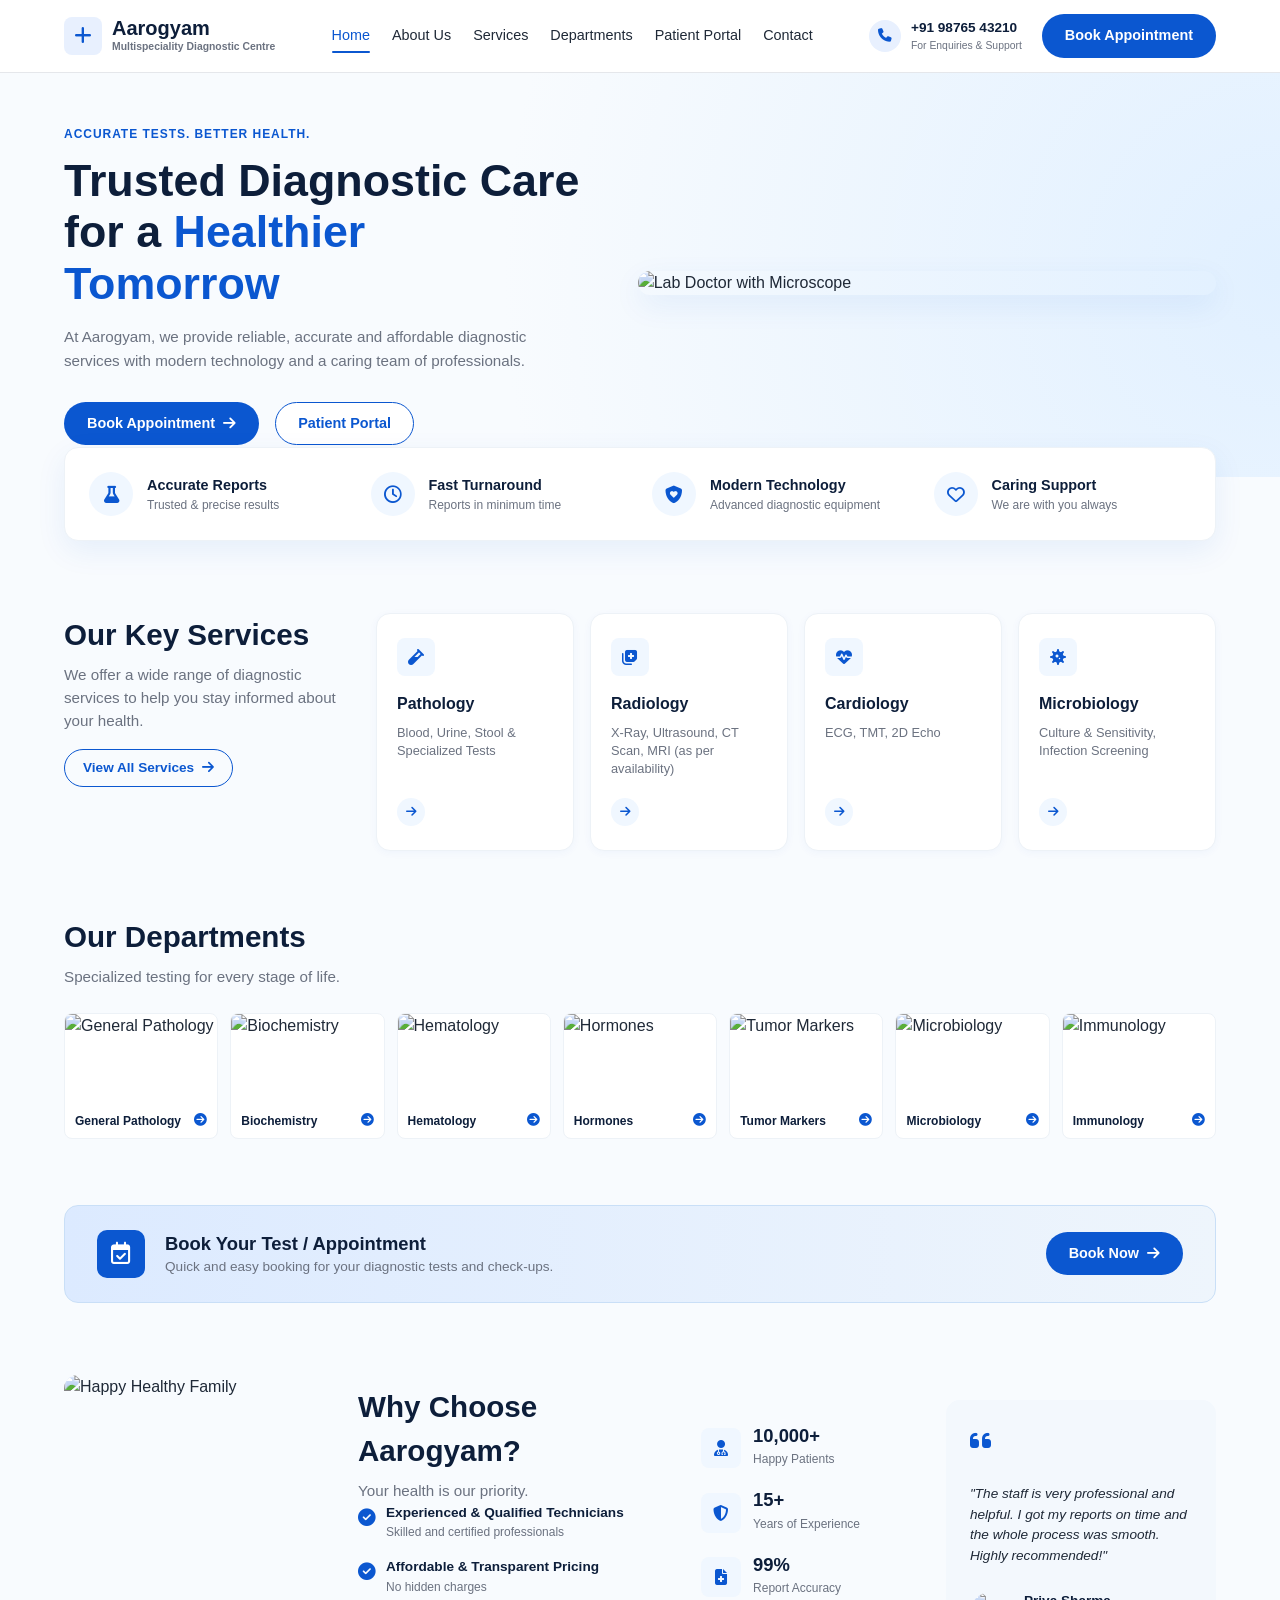
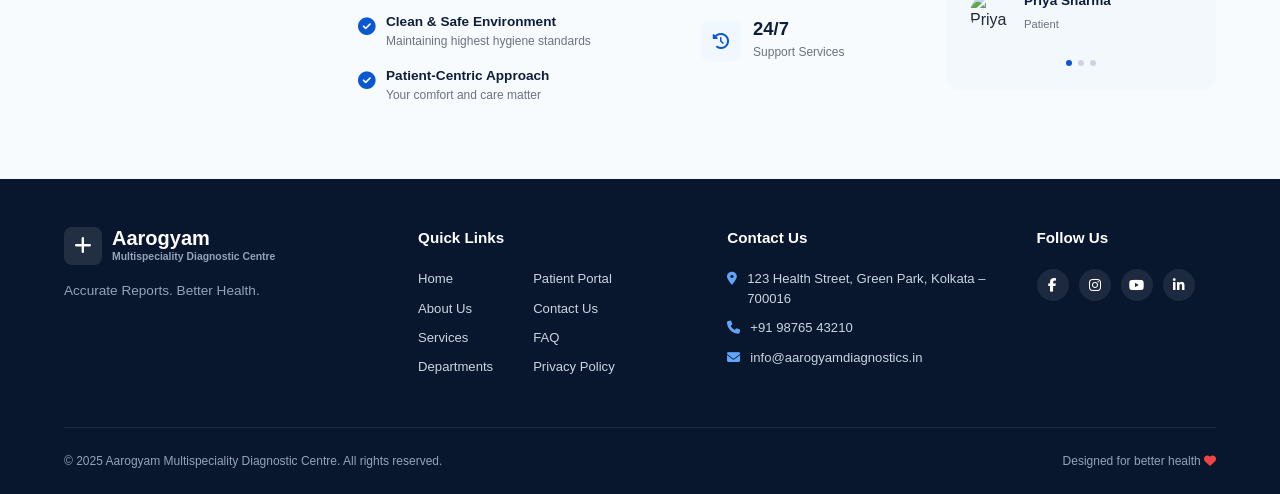
==== commit 91a09f93: "Update index.html" ====
--- a/index.html
+++ b/index.html
@@ -17,7 +17,7 @@
   <header class="site-header">
     <div class="container header-container">
       <!-- Logo -->
-      <a href="#" class="logo">
+      <a href="index.html" class="logo">
         <div class="logo-icon"><i class="fa-solid fa-plus"></i></div>
         <div class="logo-text">
           <span class="brand-title">Aarogyam</span>
@@ -31,7 +31,7 @@
         <a href="#about" class="nav-link">About Us</a>
         <a href="#services" class="nav-link">Services</a>
         <a href="#departments" class="nav-link">Departments</a>
-        <a href="#portal" class="nav-link">Patient Portal</a>
+        <a href="portal/" class="nav-link">Patient Portal</a>
         <a href="#contact" class="nav-link">Contact</a>
       </nav>
 
@@ -57,7 +57,7 @@
       <a href="#about" class="mobile-link">About Us</a>
       <a href="#services" class="mobile-link">Services</a>
       <a href="#departments" class="mobile-link">Departments</a>
-      <a href="#portal" class="mobile-link">Patient Portal</a>
+      <a href="portal/" class="mobile-link">Patient Portal</a>
       <a href="#contact" class="mobile-link">Contact</a>
       <div class="mobile-nav-cta">
         <a href="#book" class="btn btn-primary" style="width:100%; text-align:center;">Book Appointment</a>
@@ -77,25 +77,12 @@
           </p>
           <div class="hero-actions">
             <a href="#book" class="btn btn-primary">Book Appointment <i class="fa-solid fa-arrow-right"></i></a>
-            <a href="#portal" class="btn btn-outline">Patient Portal</a>
+            <a href="portal/" class="btn btn-outline">Patient Portal</a>
           </div>
         </div>
         
-        <!-- Corrected Hero Image Wrap with Floating Health Card -->
         <div class="hero-image-wrap">
           <img src="https://images.unsplash.com/photo-1582719478250-c89cae4dc85b?auto=format&fit=crop&w=1000&q=80" alt="Lab Doctor with Microscope" class="hero-img">
-          
-          <div class="health-card floating-hero-card">
-            <span class="health-card-title">Your Health</span>
-            <div class="overview-box">
-              <div class="overview-icon"><i class="fa-solid fa-heart"></i></div>
-              <span class="overview-label">Overview</span>
-            </div>
-            <p class="health-card-desc">Your latest reports are ready to review.</p>
-            <div class="health-card-action">
-              <a href="#portal" class="view-reports-link">View Reports <i class="fa-solid fa-arrow-right"></i></a>
-            </div>
-          </div>
         </div>
       </div>
     </section>
@@ -348,38 +335,13 @@
         </div>
       </div>
     </section>
-
-    <!-- ================= DEDICATED PATIENT PORTAL PREVIEW ================= -->
-    <section class="portal-preview-section" id="portal">
-      <div class="container portal-preview-grid">
-        <div class="portal-preview-text">
-          <span class="badge">PATIENT DASHBOARD</span>
-          <h2 class="section-title">Access Your Medical Records Instantly</h2>
-          <p class="section-sub">
-            Log in with your registered mobile number to view lab results, track sample status, and download receipts anywhere, anytime.
-          </p>
-        </div>
-
-        <div class="health-card">
-          <span class="health-card-title">Your Health</span>
-          <div class="overview-box">
-            <div class="overview-icon"><i class="fa-solid fa-heart"></i></div>
-            <span class="overview-label">Overview</span>
-          </div>
-          <p class="health-card-desc">Your latest reports are ready to review.</p>
-          <div class="health-card-action">
-            <a href="#" class="view-reports-link">View Reports <i class="fa-solid fa-arrow-right"></i></a>
-          </div>
-        </div>
-      </div>
-    </section>
   </main>
 
   <!-- ================= FOOTER ================= -->
   <footer class="site-footer" id="contact">
     <div class="container footer-grid">
       <div class="footer-col brand-col">
-        <a href="#" class="logo footer-logo">
+        <a href="index.html" class="logo footer-logo">
           <div class="logo-icon white"><i class="fa-solid fa-plus"></i></div>
           <div class="logo-text white">
             <span class="brand-title">Aarogyam</span>
@@ -399,7 +361,7 @@
             <li><a href="#departments">Departments</a></li>
           </ul>
           <ul>
-            <li><a href="#portal">Patient Portal</a></li>
+            <li><a href="portal/">Patient Portal</a></li>
             <li><a href="#contact">Contact Us</a></li>
             <li><a href="#">FAQ</a></li>
             <li><a href="#">Privacy Policy</a></li>
--- a/style.css
+++ b/style.css
@@ -331,13 +331,23 @@
 
 .hero-image-wrap {
   position: relative;
-}
+  flex: 1.1;
+}
+
+.hero-img {
+  width: 100%;
+  max-height: 420px;
+  border-radius: var(--radius-lg);
+  box-shadow: var(--shadow-md);
+}
+
 .floating-hero-card {
   position: absolute;
   bottom: -20px;
   left: -20px;
   box-shadow: 0 12px 32px rgba(11, 87, 208, 0.15);
 }
+
 @media (max-width: 900px) {
   .floating-hero-card {
     position: static;
@@ -345,13 +355,87 @@
   }
 }
 
-}
-
-.hero-img {
+/* ================= HEALTH CARD COMPONENT ================= */
+.health-card {
   width: 100%;
-  max-height: 420px;
-  border-radius: var(--radius-lg);
-  box-shadow: var(--shadow-md);
+  max-width: 320px;
+  background: #ffffff;
+  border-radius: 16px;
+  border: 1px solid #e2e8f0;
+  box-shadow: 0 4px 16px rgba(11, 87, 208, 0.06);
+  padding: 1.5rem 1.25rem;
+  display: flex;
+  flex-direction: column;
+}
+
+.health-card-title {
+  font-size: 0.95rem;
+  font-weight: 700;
+  color: var(--dark-navy);
+  margin-bottom: 1.25rem;
+}
+
+.overview-box {
+  width: 110px;
+  height: 95px;
+  margin: 0 auto 1.5rem;
+  background: #f0f7ff;
+  border: 1px solid #d4e5fc;
+  border-radius: 12px;
+  display: flex;
+  flex-direction: column;
+  align-items: center;
+  justify-content: center;
+  gap: 6px;
+}
+
+.overview-icon {
+  width: 36px;
+  height: 36px;
+  border-radius: 50%;
+  background: #ffffff;
+  display: flex;
+  align-items: center;
+  justify-content: center;
+  box-shadow: 0 2px 6px rgba(11, 87, 208, 0.1);
+}
+
+.overview-icon i {
+  color: #ef4444;
+  font-size: 1.1rem;
+}
+
+.overview-label {
+  font-size: 0.8rem;
+  font-weight: 600;
+  color: var(--primary-blue);
+}
+
+.health-card-desc {
+  font-size: 0.85rem;
+  color: var(--text-muted);
+  line-height: 1.45;
+  margin-bottom: 1.25rem;
+}
+
+.health-card-action {
+  display: flex;
+  justify-content: flex-end;
+}
+
+.view-reports-link {
+  display: inline-flex;
+  align-items: center;
+  gap: 6px;
+  font-size: 0.85rem;
+  font-weight: 700;
+  color: var(--primary-blue);
+  transition: gap 0.2s ease, color 0.2s ease;
+}
+
+.view-reports-link:hover {
+  color: var(--primary-dark);
+  gap: 10px;
 }
 
 /* ================= VALUE STRIP ================= */
@@ -706,6 +790,26 @@
   background: var(--primary-blue);
 }
 
+/* ================= PORTAL PREVIEW SECTION ================= */
+.portal-preview-section {
+  padding: 3.5rem 0;
+  background: #eef5fc;
+  border-top: 1px solid var(--border-color);
+  border-bottom: 1px solid var(--border-color);
+}
+
+.portal-preview-grid {
+  display: flex;
+  align-items: center;
+  justify-content: space-between;
+  gap: 2.5rem;
+  flex-wrap: wrap;
+}
+
+.portal-preview-text {
+  max-width: 580px;
+}
+
 /* ================= FOOTER ================= */
 .site-footer {
   background-color: var(--footer-bg);
@@ -859,6 +963,11 @@
     grid-template-columns: 1fr;
   }
 
+  .portal-preview-grid {
+    flex-direction: column;
+    text-align: center;
+  }
+
   .footer-grid {
     grid-template-columns: 1fr;
     gap: 1.75rem;
